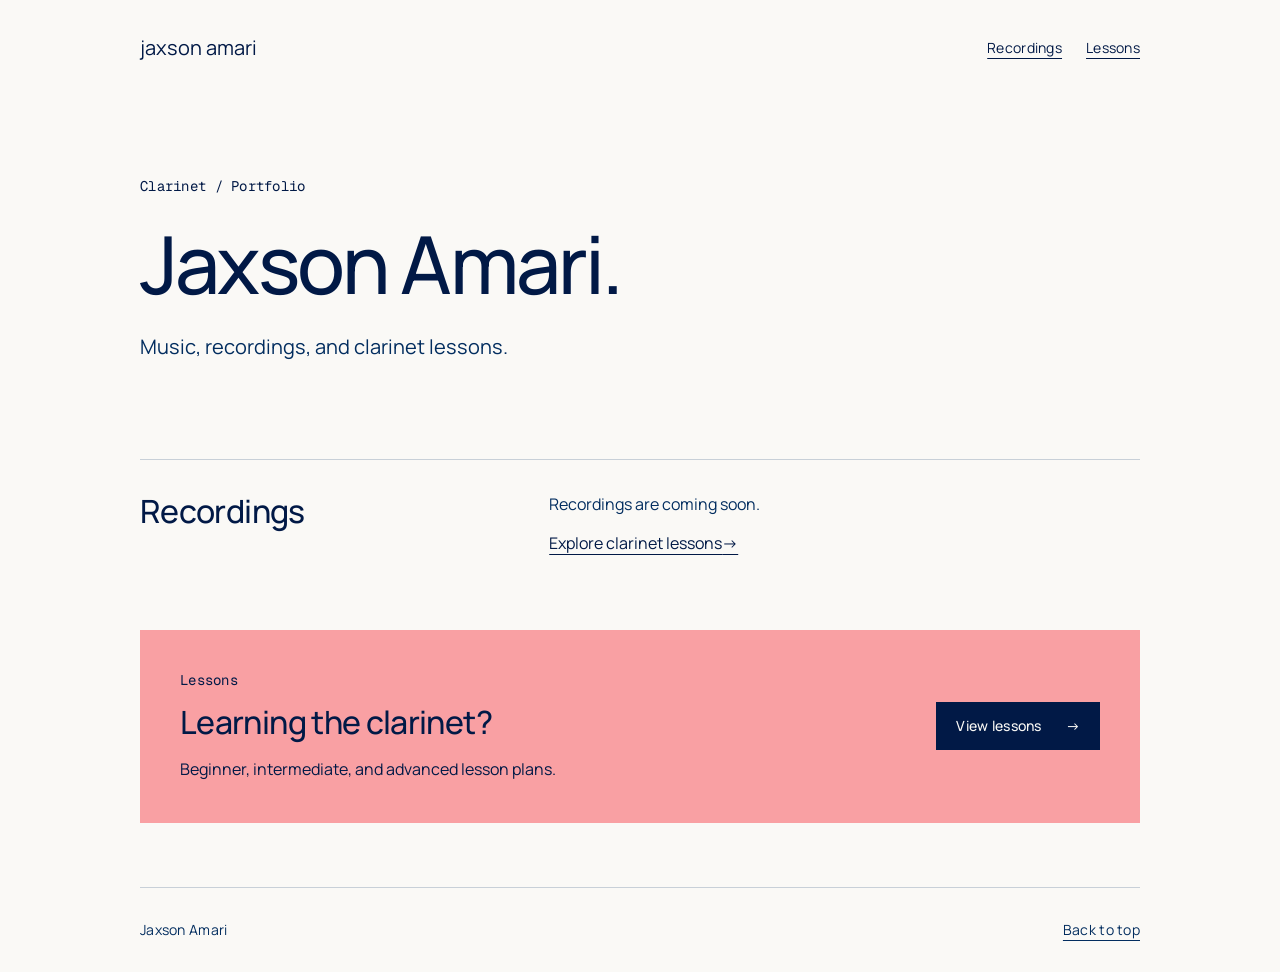
==== index.html @ 23d52179 "Add initial portfolio and lesson pages with styling and transitions" ====
﻿<!doctype html>
<html lang="en">
<head>
  <meta charset="utf-8">
  <meta name="viewport" content="width=device-width, initial-scale=1">
  <meta name="description" content="Jaxson Amari's clarinet portfolio and lesson information.">
  <title>Jaxson Amari | Portfolio</title>
  <link rel="preconnect" href="https://fonts.googleapis.com">
  <link rel="preconnect" href="https://fonts.gstatic.com" crossorigin>
  <link href="https://fonts.googleapis.com/css2?family=Geist+Mono:wght@400&family=Manrope:wght@400;500;700&display=swap" rel="stylesheet">
  <link rel="stylesheet" href="styles.css">
  <link rel="stylesheet" href="page-transition.css">
  <script src="page-transition.js" data-page-transition></script>
</head>
<body>
  <a class="skip-link" href="#main">Skip to content</a>
  <header>
    <a class="site-name" href="/" aria-current="page">jaxson amari</a>
    <nav aria-label="Main navigation"><a href="#recordings">Recordings</a><a href="lessons/">Lessons</a></nav>
  </header>
  <main id="main" tabindex="-1">
    <section class="intro" data-od-id="portfolio-intro" aria-labelledby="title">
      <p class="label">Clarinet / Portfolio</p>
      <h1 id="title">Jaxson Amari.</h1>
      <p class="lede">Music, recordings, and clarinet lessons.</p>
    </section>
    <section class="recordings" id="recordings" data-od-id="recordings" aria-labelledby="recordings-title">
      <h2 id="recordings-title">Recordings</h2>
      <div><p>Recordings are coming soon.</p><a href="lessons/">Explore clarinet lessons <span aria-hidden="true">&rarr;</span></a></div>
    </section>
    <section class="teaching" data-od-id="teaching" aria-labelledby="teaching-title">
      <div><p class="label">Lessons</p><h2 id="teaching-title">Learning the clarinet?</h2><p>Beginner, intermediate, and advanced lesson plans.</p></div>
      <a class="button" href="lessons/">View lessons <span aria-hidden="true">&rarr;</span></a>
    </section>
  </main>
  <footer><span>Jaxson Amari</span><a href="#">Back to top</a></footer>
</body>
</html>
---- styles.css ----
﻿:root {
  --bg: #faf9f6;
  --fg: #011946;
  --muted: #022d5f;
  --rule: rgb(2 45 95 / 20%);
  --surface: #f68e92;
  --surface-soft: #f9a0a3;
  --accent: #fcd600;
  --font-display: 'Manrope', 'Geist', 'Poppins', sans-serif;
  --font-body: 'Manrope', 'Geist', 'Poppins', sans-serif;
  --font-label: 'Geist Mono', monospace;
}
* { box-sizing: border-box; font-style: normal; }
html { scroll-padding-top: 24px; }
body { margin: 0; background: var(--bg); color: var(--fg); font: 16px/1.6 var(--font-body); }
header, main, footer { width: min(100% - 64px, 1000px); margin-inline: auto; }
a { color: inherit; text-underline-offset: 5px; }
a:hover { text-decoration-thickness: 2px; }
a:active { text-decoration-thickness: 3px; }
a:focus-visible, main:focus-visible { outline: 2px solid var(--fg); outline-offset: 5px; }
header { min-height: 96px; display: flex; flex-wrap: wrap; align-items: center; justify-content: space-between; gap: 12px 24px; }
.site-name { font-size: 20px; text-decoration: none; }
.site-name:hover { text-decoration: underline; }
nav { display: flex; flex-wrap: wrap; gap: 24px; }
nav a, .site-name, footer a, .recordings a { display: inline-flex; align-items: center; min-height: 44px; }
nav, footer { font-size: 14px; letter-spacing: .02em; }
h1, h2 { font-family: var(--font-display); font-weight: 500; text-wrap: balance; }
h1 { font-size: clamp(44px, 8vw, 80px); line-height: 1.08; letter-spacing: -.035em; margin: 0 0 24px; }
h2 { font-size: 32px; line-height: 1.2; letter-spacing: -.02em; margin: 0 0 16px; }
p { margin: 0 0 16px; max-width: 65ch; text-wrap: pretty; }
.label { font: 14px/1.5 var(--font-label); letter-spacing: .02em; margin-bottom: 24px; }
.intro { padding-block: 80px 96px; }
.lede { font-size: 20px; color: var(--muted); margin-bottom: 0; }
.recordings { display: grid; grid-template-columns: 1fr 1.6fr; gap: 40px; border-top: 1px solid var(--rule); padding-block: 32px 64px; }
.recordings p { color: var(--muted); margin-bottom: 4px; }
.teaching { display: flex; align-items: center; justify-content: space-between; gap: 32px; padding: 40px; background: var(--surface-soft); }
.teaching .label { margin-bottom: 12px; }
.teaching p:last-child { margin-bottom: 0; }
.button { display: inline-flex; flex-shrink: 0; align-items: center; gap: 24px; min-height: 48px; padding: 12px 20px; background: var(--fg); color: var(--bg); font-size: 14px; font-weight: 500; letter-spacing: .02em; text-decoration: none; }
.button:hover { background: var(--muted); text-decoration: underline; }
.button:active { background: var(--accent); color: var(--fg); }
footer { margin-top: 64px; border-top: 1px solid var(--rule); padding-block: 20px; display: flex; align-items: center; flex-wrap: wrap; justify-content: space-between; gap: 16px; color: var(--muted); }
.skip-link { position: absolute; inset-inline-start: 24px; top: 12px; padding: 12px 20px; background: var(--bg); border: 2px solid var(--fg); transform: translateY(-160%); }
.skip-link:focus { transform: none; }
.redirect { padding-block: 64px; }
::selection { background: var(--accent); color: var(--fg); }
@media (max-width: 640px) {
 header, main, footer { width: calc(100% - 40px); }
 header { min-height: 80px; }
 .site-name { font-size: 16px; }
 nav { gap: 16px; }
 .intro { padding-block: 48px 64px; }
 .recordings { grid-template-columns: minmax(0, 1fr); gap: 8px; padding-bottom: 40px; }
 .teaching { flex-direction: column; align-items: start; padding: 24px; gap: 24px; }
 footer { margin-top: 48px; }
}
@media (prefers-reduced-motion: reduce) {
 *, *::before, *::after { scroll-behavior: auto !important; animation: none !important; transition: none !important; }
}
---- page-transition.css ----
/* One fixed layer covers both the outgoing and incoming page. */
html::after {
  content: '';
  position: fixed;
  inset: 0;
  z-index: 2;
  background: var(--bg, #faf9f6);
  transform: translateY(100%);
  pointer-events: none;
  visibility: hidden;
}
html.page-cover::after,
html.page-arriving::after {
  visibility: visible;
  transform: translateY(0);
  pointer-events: auto;
}
html.page-cover::after {
  transition: transform 360ms cubic-bezier(.22, 1, .36, 1);
}
html.page-reveal::after {
  visibility: visible;
  transform: translateY(-100%);
  transition: transform 440ms cubic-bezier(.22, 1, .36, 1);
}
@media (prefers-reduced-motion: reduce) {
  html::after { display: none; }
}
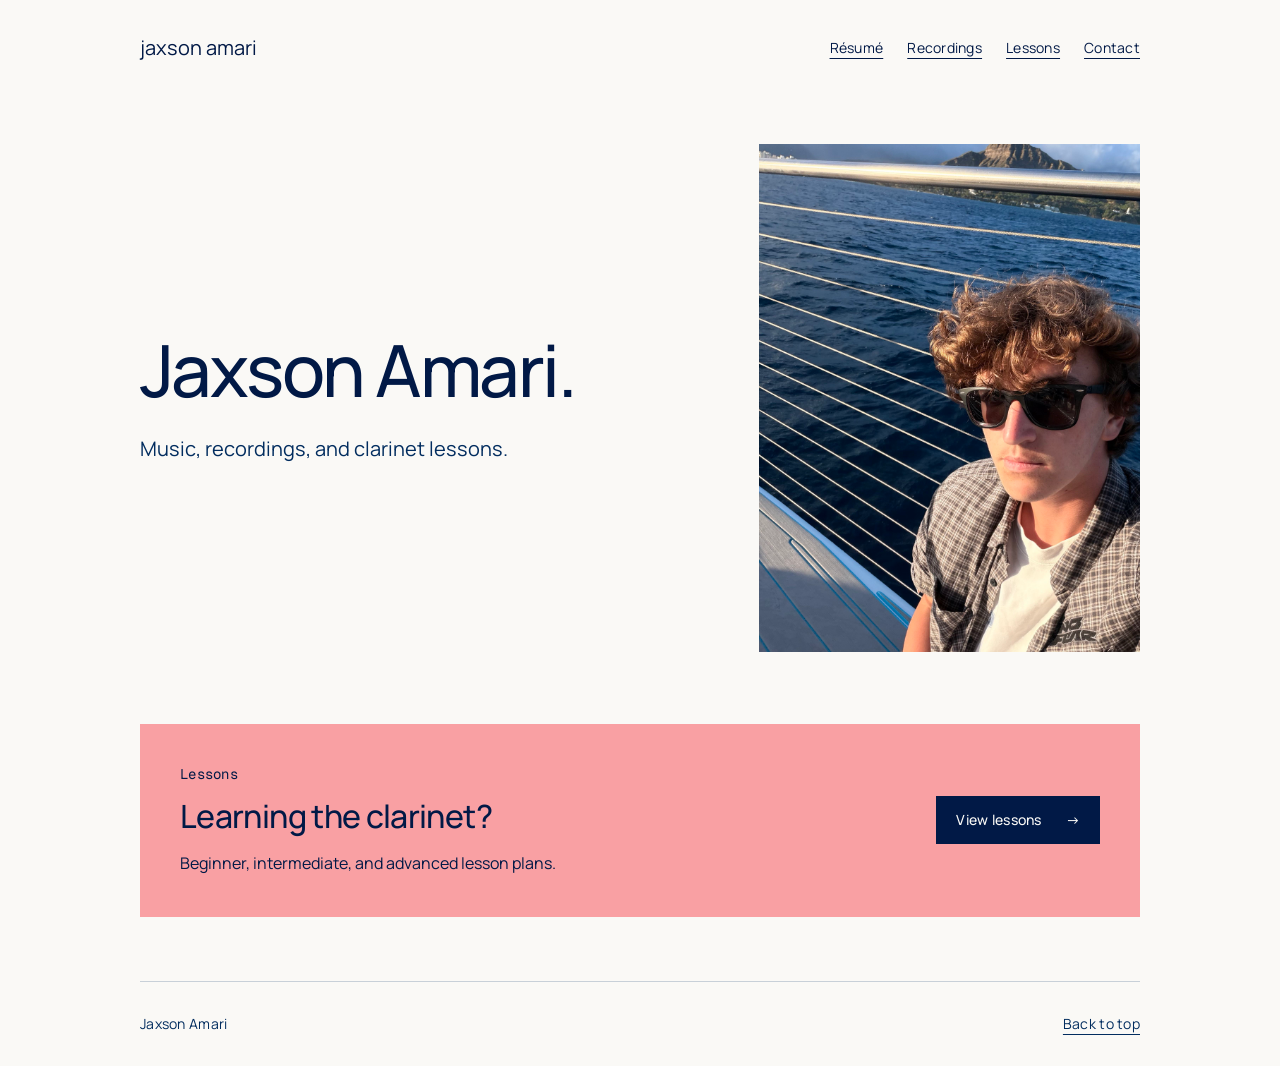
==== commit 25205001: "Add contact, recordings, and resume pages with corresponding styles - Created contact page with cont" ====
--- a/index.html
+++ b/index.html
@@ -1,5 +1,5 @@
 ﻿<!doctype html>
-<html lang="en">
+<html lang="en" data-page="home">
 <head>
   <meta charset="utf-8">
   <meta name="viewport" content="width=device-width, initial-scale=1">
@@ -9,26 +9,25 @@
   <link rel="preconnect" href="https://fonts.gstatic.com" crossorigin>
   <link href="https://fonts.googleapis.com/css2?family=Geist+Mono:wght@400&family=Manrope:wght@400;500;700&display=swap" rel="stylesheet">
   <link rel="stylesheet" href="styles.css">
+  <link rel="stylesheet" href="page-themes.css">
   <link rel="stylesheet" href="page-transition.css">
   <script src="page-transition.js" data-page-transition></script>
 </head>
 <body>
   <a class="skip-link" href="#main">Skip to content</a>
   <header>
-    <a class="site-name" href="/" aria-current="page">jaxson amari</a>
-    <nav aria-label="Main navigation"><a href="#recordings">Recordings</a><a href="lessons/">Lessons</a></nav>
+    <a class="site-name" href="index.html">jaxson amari</a>
+    <nav aria-label="Main navigation"><a href="resume/">R&eacute;sum&eacute;</a><a href="recordings/">Recordings</a><a href="lessons/">Lessons</a><a href="contact/">Contact</a></nav>
   </header>
   <main id="main" tabindex="-1">
-    <section class="intro" data-od-id="portfolio-intro" aria-labelledby="title">
-      <p class="label">Clarinet / Portfolio</p>
+    <section class="intro home-intro" data-od-id="portfolio-intro" aria-labelledby="title">
+      <div>
       <h1 id="title">Jaxson Amari.</h1>
       <p class="lede">Music, recordings, and clarinet lessons.</p>
+      </div>
+      <img class="portrait" src="assets/jaxson.jpg" alt="Jaxson wearing sunglasses on a boat, with the ocean behind him" width="2160" height="2880" fetchpriority="high" decoding="async">
     </section>
-    <section class="recordings" id="recordings" data-od-id="recordings" aria-labelledby="recordings-title">
-      <h2 id="recordings-title">Recordings</h2>
-      <div><p>Recordings are coming soon.</p><a href="lessons/">Explore clarinet lessons <span aria-hidden="true">&rarr;</span></a></div>
-    </section>
-    <section class="teaching" data-od-id="teaching" aria-labelledby="teaching-title">
+<section class="teaching" data-od-id="teaching" aria-labelledby="teaching-title">
       <div><p class="label">Lessons</p><h2 id="teaching-title">Learning the clarinet?</h2><p>Beginner, intermediate, and advanced lesson plans.</p></div>
       <a class="button" href="lessons/">View lessons <span aria-hidden="true">&rarr;</span></a>
     </section>
--- a/styles.css
+++ b/styles.css
@@ -57,3 +57,38 @@
 @media (prefers-reduced-motion: reduce) {
  *, *::before, *::after { scroll-behavior: auto !important; animation: none !important; transition: none !important; }
 }
+
+/* Portfolio details stay compact until a reader opens an experience entry. */
+.bio { margin-top: 24px; max-width: 65ch; }
+.resume-section { display: grid; grid-template-columns: minmax(0, 1fr) minmax(0, 1.6fr); gap: 40px; padding-block: 32px 56px; border-top: 1px solid var(--rule); }
+.resume-section h3 { font: 500 20px/1.3 var(--font-display); margin: 0 0 12px; text-wrap: balance; }
+.resume-section ul { padding-inline-start: 20px; margin-block: 0; }
+.resume-section li { margin-bottom: 10px; }
+.experience-entry { border-bottom: 1px solid var(--rule); }
+.experience-entry summary { cursor: pointer; padding: 20px 24px; min-height: 44px; }
+.experience-entry summary:hover .experience-title { text-decoration: underline; text-underline-offset: 4px; }
+.experience-entry summary:hover,
+.experience-entry summary:focus-visible { background: var(--surface-soft); }
+.experience-entry summary:focus-visible { outline: 2px solid var(--fg); outline-offset: 4px; }
+.experience-entry summary:active { background: var(--surface-soft); }
+.experience-entry summary::marker { color: var(--muted); }
+.experience-date { font-size: 14px; letter-spacing: .01em; color: var(--muted); }
+.experience-title { display: block; font-size: 20px; font-weight: 500; line-height: 1.4; margin-block: 8px; }
+.experience-role { display: block; color: var(--muted); }
+.experience-entry ul { padding: 8px 24px 20px 44px; }
+.contact-details { padding: 32px; background: var(--surface-soft); }
+.contact-details h2 { margin-bottom: 24px; }
+.contact-details dl { margin: 0; }
+.contact-details dl > div { display: grid; grid-template-columns: 100px minmax(0, 1fr); align-items: baseline; gap: 24px; margin-bottom: 16px; }
+.contact-details dl > div:last-child { margin-bottom: 0; }
+.contact-details dt { font: 14px/1.5 var(--font-label); }
+.contact-details dd { margin: 0; overflow-wrap: anywhere; }
+.contact-details a { display: inline-flex; align-items: center; min-height: 44px; }
+.contact-note { margin-top: 24px; color: var(--muted); }
+nav [aria-current="page"] { text-decoration-thickness: 2px; }
+@media (max-width: 640px) {
+  header { padding-block: 16px; }
+  .resume-section { grid-template-columns: minmax(0, 1fr); gap: 12px; padding-block: 24px 40px; }
+  .contact-details { padding: 24px; }
+  .contact-details dl > div { grid-template-columns: minmax(0, 1fr); gap: 4px; }
+}
--- a/page-themes.css
+++ b/page-themes.css
@@ -0,0 +1,32 @@
+/* Page colors share navy text and the owner's pink/blue/yellow palette. */
+:root[data-page="home"] { --bg: #faf9f6; }
+:root[data-page="resume"] { --bg: #f9ecec; }
+:root[data-page="lessons"] { --bg: #c7e1fa; }
+:root[data-page="beginner"] { --bg: #f8d9dc; }
+:root[data-page="advanced"] { --bg: #accbed; }
+:root[data-page="contact"] { --bg: #fce6b2; }
+:root[data-page="recordings"] { --bg: #f8d3b0; }
+
+.button, .qualifications-link a, button {
+  transition: background-color 150ms ease-out, color 150ms ease-out, border-color 150ms ease-out;
+}
+.experience-entry summary { transition: background-color 150ms ease-out; }
+[data-page="resume"] .experience-entry summary:hover,
+[data-page="resume"] .experience-entry summary:focus-visible { background: var(--surface); }
+
+.home-intro {
+  display: grid;
+  grid-template-columns: minmax(0, 1.5fr) minmax(0, 1fr);
+  align-items: center;
+  gap: 48px;
+  padding-block: 48px 72px;
+}
+.home-intro h1 { font-size: clamp(44px, 6.5vw, 72px); }
+.portrait { display: block; width: 100%; height: auto; aspect-ratio: 3 / 4; }
+@media (max-width: 700px) {
+  .home-intro { grid-template-columns: minmax(0, 1fr); gap: 32px; padding-block: 32px 48px; }
+  .portrait { max-width: 360px; justify-self: end; }
+}
+@media (prefers-reduced-motion: reduce) {
+  .button, .qualifications-link a, button, .experience-entry summary { transition: none; }
+}
--- a/page-transition.css
+++ b/page-transition.css
@@ -4,7 +4,7 @@
   position: fixed;
   inset: 0;
   z-index: 2;
-  background: var(--bg, #faf9f6);
+  background: var(--wipe-bg, var(--bg, #faf9f6));
   transform: translateY(100%);
   pointer-events: none;
   visibility: hidden;
